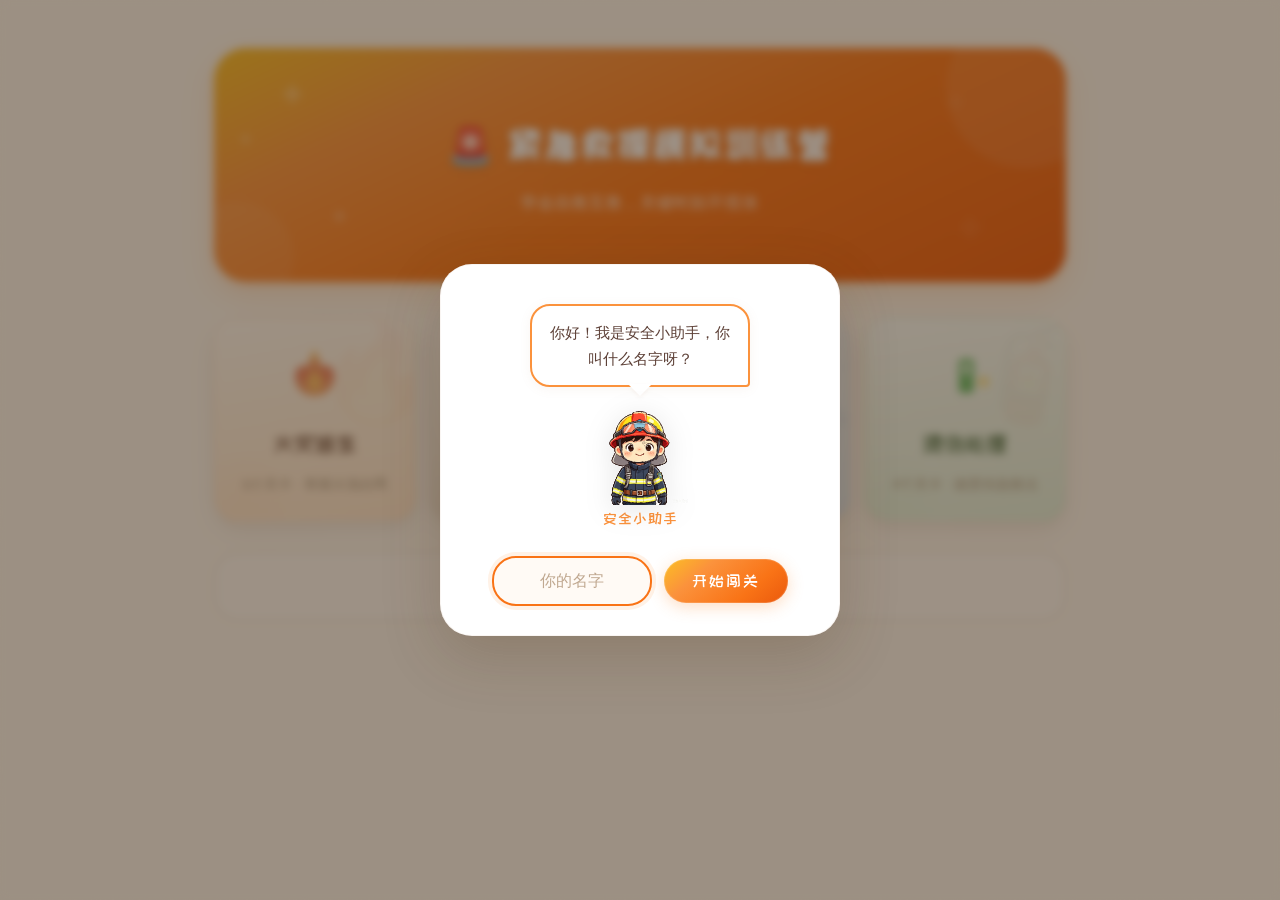
==== index.html @ c18e105b "紧急救援模拟训练营 v1.0 - 4场景18关卡" ====
<!DOCTYPE html>
<html lang="zh-CN">
<head>
  <meta charset="UTF-8">
  <meta name="viewport" content="width=device-width, initial-scale=1.0">
  <title>紧急救援模拟训练营</title>
  <link rel="stylesheet" href="css/style.css?v=19">
</head>
<body>
  <div class="name-modal-overlay" id="confirmModal" style="display:none">
    <div class="name-modal-card">
      <div class="modal-assistant">
        <div class="modal-assistant-speech" id="confirmMsg">确定要这样做吗？</div>
        <div class="assistant-body">
          <img class="assistant-img" src="安全小助手卡通形象生成 -摇头.svg" alt="安全小助手" style="width:100px;height:100px;">
        </div>
        <div class="assistant-name">安全小助手</div>
      </div>
      <div class="name-modal-row">
        <button class="btn btn-secondary" id="confirmCancelBtn">再想想</button>
        <button class="btn btn-primary" id="confirmOkBtn">确定重来</button>
      </div>
    </div>
  </div>

  <div class="name-modal-overlay" id="nameModal">
    <div class="name-modal-card">
      <div class="modal-assistant">
        <div class="modal-assistant-speech">你好！我是安全小助手，你叫什么名字呀？</div>
        <div class="assistant-body">
        <img class="assistant-img" src="安全小助手卡通形象生成 -微笑.svg" alt="安全小助手" style="width:100px;height:100px;">
        </div>
        <div class="assistant-name">安全小助手</div>
      </div>
      <div class="name-modal-row">
        <input type="text" id="nameInput" placeholder="你的名字" maxlength="10" autocomplete="off">
        <button class="btn btn-primary" id="nameConfirmBtn">开始闯关</button>
      </div>
    </div>
  </div>

  <div class="home-container">
    <header class="home-header">
      <div class="header-stars">
        <span>✦</span><span>✧</span><span>✦</span><span>✧</span><span>✦</span>
      </div>
      <h1>🚨 紧急救援模拟训练营</h1>
      <p class="subtitle">学会自救互救，关键时刻不慌张</p>
    </header>

    <div class="progress-summary" id="progressSummary">
      <span class="progress-text">🎮 已通关 <strong id="completedCount">0</strong>/4</span>
      <span class="progress-stars" id="totalStars"></span>
    </div>

    <div class="scene-grid" id="sceneGrid">
      <!-- JS动态渲染 -->
    </div>

    <div class="coming-soon">🎉 全部场景已解锁！快来挑战吧～</div>
  </div>

  <script src="js/scenarios.js?v=19"></script>
  <script src="js/assistant.js?v=19"></script>
  <script src="js/app.js?v=19"></script>
</body>
</html>
---- css/style.css ----
/* ===== 紧急救援模拟训练营 — 绘本探险记 ===== */
@import url('https://fonts.googleapis.com/css2?family=ZCOOL+KuaiLe&display=swap');

/* ===== CSS变量 ===== */
:root {
  --amber: #f59e0b;
  --honey: #fbbf24;
  --peach: #fb923c;
  --coral: #f97316;
  --rose: #f43f5e;
  --bark: #5c3d2e;
  --chocolate: #6b4226;
  --cream: #fffbf0;
  --paper: #fffef8;
  --wheat: #fef3c7;
  --golden: #fde68a;

  --primary: #fb923c;
  --primary-dark: #f97316;
  --primary-light: #fff7ed;
  --bg: #fefaf3;
  --card-bg: #ffffff;
  --text: #4a3728;
  --text-light: #7a6858;
  --text-lighter: #a89880;
  --success: #86d46b;
  --danger: #f4a0a0;
  --warning: #ffb74d;
  --info: #60a5fa;

  --shadow-xs: 0 1px 4px rgba(107,66,38,0.04);
  --shadow-sm: 0 2px 8px rgba(107,66,38,0.06);
  --shadow: 0 4px 20px rgba(107,66,38,0.08);
  --shadow-lg: 0 8px 32px rgba(107,66,38,0.12);
  --shadow-xl: 0 16px 48px rgba(107,66,38,0.16);
  --shadow-card: 0 2px 4px rgba(107,66,38,0.03), 0 6px 16px rgba(107,66,38,0.06), 0 12px 32px rgba(107,66,38,0.05);

  --radius: 24px;
  --radius-sm: 16px;
  --radius-xs: 12px;
  --font-display: 'ZCOOL KuaiLe', 'PingFang SC', 'Microsoft YaHei', sans-serif;
  --font-body: 'PingFang SC', 'Microsoft YaHei', -apple-system, sans-serif;
  --font-xl: 28px;
  --font-lg: 20px;
  --font-md: 16px;
  --font-sm: 14px;
}

/* ===== 全局重置 ===== */
* { margin: 0; padding: 0; box-sizing: border-box; }

body {
  font-family: var(--font-body);
  background: var(--bg);
  color: var(--text);
  line-height: 1.8;
  min-height: 100vh;
  position: relative;
}

/* 确保 emoji 在老系统上也能渲染 */
.scene-emoji,
.cover-icon,
.option-icon,
.result-badge,
.progress-stars,
.badge-tag,
.home-header h1,
.coming-soon {
  font-family: "Apple Color Emoji", "Segoe UI Emoji", "Noto Color Emoji", var(--font-display);
}

/* 纸纹纹理 */
body::before {
  content: '';
  position: fixed;
  inset: 0;
  pointer-events: none;
  z-index: 0;
  opacity: 0.028;
  background-image: url("data:image/svg+xml,%3Csvg viewBox='0 0 256 256' xmlns='http://www.w3.org/2000/svg'%3E%3Cfilter id='n'%3E%3CfeTurbulence type='fractalNoise' baseFrequency='0.75' numOctaves='4' stitchTiles='stitch'/%3E%3C/filter%3E%3Crect width='100%25' height='100%25' filter='url(%23n)'/%3E%3C/svg%3E");
  background-repeat: repeat;
  background-size: 256px 256px;
}

/* 页面容器需要相对定位以显示在纹理上方 */
.home-container,
.scene-container,
.name-modal-overlay {
  position: relative;
  z-index: 1;
}

a { text-decoration: none; color: inherit; }

/* ===== 首页大厅 ===== */
.home-container {
  max-width: 900px;
  margin: 0 auto;
  padding: 48px 24px 64px;
}

/* ===== 头部横幅 ===== */
.home-header {
  text-align: center;
  padding: 64px 32px;
  background: linear-gradient(155deg, #fbbf24 0%, #fb923c 25%, #f97316 55%, #ea580c 100%);
  border-radius: 32px;
  color: white;
  margin-bottom: 36px;
  box-shadow:
    0 4px 8px rgba(251,146,60,0.15),
    0 12px 32px rgba(251,146,60,0.2),
    0 0 0 1px rgba(255,255,255,0.12) inset;
  position: relative;
  overflow: hidden;
}

/* 装饰光斑 */
.home-header::before {
  content: '';
  position: absolute;
  top: -40px; right: -40px;
  width: 160px; height: 160px;
  border-radius: 50%;
  background: rgba(255,255,255,0.08);
}

.home-header::after {
  content: '';
  position: absolute;
  bottom: -30px; left: -30px;
  width: 110px; height: 110px;
  border-radius: 50%;
  background: rgba(255,255,255,0.06);
}

/* 装饰星星 */
.header-stars {
  position: absolute;
  inset: 0;
  pointer-events: none;
  z-index: 0;
}

.header-stars span {
  position: absolute;
  color: rgba(255,255,255,0.25);
  font-size: 18px;
  animation: starTwinkle 2s ease-in-out infinite;
}

.header-stars span:nth-child(1) { top: 12%; left: 8%; animation-delay: 0s; font-size: 22px; }
.header-stars span:nth-child(2) { top: 18%; right: 12%; animation-delay: 0.5s; font-size: 16px; }
.header-stars span:nth-child(3) { bottom: 22%; left: 14%; animation-delay: 1s; font-size: 14px; }
.header-stars span:nth-child(4) { bottom: 15%; right: 10%; animation-delay: 0.3s; font-size: 20px; }
.header-stars span:nth-child(5) { top: 35%; left: 3%; animation-delay: 0.8s; font-size: 12px; }

@keyframes starTwinkle {
  0%, 100% { opacity: 0.25; transform: scale(1) rotate(0deg); }
  50% { opacity: 0.55; transform: scale(1.2) rotate(15deg); }
}

.home-header h1 {
  font-family: var(--font-display);
  font-size: 36px;
  margin-bottom: 12px;
  position: relative;
  z-index: 1;
  letter-spacing: 3px;
  text-shadow: 0 2px 8px rgba(0,0,0,0.12);
}

.home-header .subtitle {
  font-size: var(--font-md);
  opacity: 0.93;
  position: relative;
  z-index: 1;
  letter-spacing: 1px;
}

/* ===== 进度总览 ===== */
.progress-summary {
  display: none;
  align-items: center;
  justify-content: center;
  gap: 16px;
  background: var(--card-bg);
  border-radius: 20px;
  padding: 20px 28px;
  margin-bottom: 28px;
  box-shadow: var(--shadow-sm);
  font-size: var(--font-md);
  flex-wrap: wrap;
  border: 1px solid rgba(180,130,90,0.08);
}

.progress-summary .progress-text {
  font-weight: 600;
  color: var(--text);
}

.progress-summary .progress-text strong {
  color: var(--coral);
  font-size: var(--font-lg);
}

.progress-stars {
  font-size: 20px;
  letter-spacing: 3px;
}

/* ===== 场景卡片网格 ===== */
.scene-grid {
  display: grid;
  grid-template-columns: repeat(4, 1fr);
  gap: 16px;
  margin-bottom: 32px;
}

.scene-card {
  display: block;
  border-radius: 24px;
  padding: 28px 12px 22px;
  text-align: center;
  box-shadow: var(--shadow-card);
  border: 1.5px solid rgba(180,130,90,0.08);
  transition: transform 0.3s cubic-bezier(0.34, 1.56, 0.64, 1), box-shadow 0.3s ease, border-color 0.3s ease;
  cursor: pointer;
  position: relative;
  overflow: hidden;
}

/* 纸叠效果 - 微旋转差异 */
.scene-card:nth-child(1) { transform: rotate(-0.5deg); }
.scene-card:nth-child(2) { transform: rotate(0.3deg); }
.scene-card:nth-child(3) { transform: rotate(-0.2deg); }
.scene-card:nth-child(4) { transform: rotate(0.4deg); }

.scene-card:hover {
  transform: translateY(-8px) rotate(0deg) !important;
  box-shadow: var(--shadow-xl);
  border-color: rgba(251,146,60,0.2);
}

/* 卡片装饰水印 */
.scene-card::before {
  content: '';
  position: absolute;
  top: -32px; right: -24px;
  font-size: 96px;
  opacity: 0.045;
  transform: rotate(10deg);
}

.scene-card::after {
  content: '';
  position: absolute;
  bottom: -24px; left: -18px;
  width: 90px; height: 90px;
  border-radius: 50%;
  opacity: 0.4;
}

/* 各场景卡片配色 */
.scene-card.card-fire {
  background: linear-gradient(170deg, #fffbf5 0%, #fff3e4 40%, #ffe8d0 100%);
  border-color: rgba(251,146,60,0.14);
}
.scene-card.card-fire::before { content: '🔥'; }
.scene-card.card-fire::after { background: radial-gradient(circle, rgba(251,146,60,0.1), transparent); }

.scene-card.card-earthquake {
  background: linear-gradient(170deg, #fffbf7 0%, #f5f0e8 40%, #ebe2d5 100%);
  border-color: rgba(141,110,99,0.14);
}
.scene-card.card-earthquake::before { content: '🏔️'; }
.scene-card.card-earthquake::after { background: radial-gradient(circle, rgba(141,110,99,0.08), transparent); }

.scene-card.card-drowning {
  background: linear-gradient(170deg, #fbfcfe 0%, #ecf5fc 40%, #dcecf8 100%);
  border-color: rgba(96,165,250,0.14);
}
.scene-card.card-drowning::before { content: '🌊'; }
.scene-card.card-drowning::after { background: radial-gradient(circle, rgba(96,165,250,0.08), transparent); }

.scene-card.card-burn {
  background: linear-gradient(170deg, #fbfefb 0%, #eff8ee 40%, #e1f1e0 100%);
  border-color: rgba(132,196,107,0.16);
}
.scene-card.card-burn::before { content: '🧯'; }
.scene-card.card-burn::after { background: radial-gradient(circle, rgba(132,196,107,0.08), transparent); }

.scene-card .card-icon-svg {
  display: block;
  margin: 0 auto 12px;
  position: relative;
  z-index: 1;
  transition: transform 0.3s ease;
}

.scene-card .card-icon-svg svg {
  width: 56px;
  height: 56px;
}

.scene-card:hover .card-icon-svg {
  transform: scale(1.08);
}

.scene-name {
  font-family: var(--font-display);
  font-size: 22px;
  font-weight: 400;
  margin-bottom: 8px;
  position: relative;
  z-index: 1;
  letter-spacing: 1px;
}

.scene-card.card-fire .scene-name { color: #5c3d2e; }
.scene-card.card-earthquake .scene-name { color: #5d4037; }
.scene-card.card-drowning .scene-name { color: #1e5170; }
.scene-card.card-burn .scene-name { color: #3a633a; }

.scene-desc {
  font-size: var(--font-sm);
  color: var(--text-lighter);
  position: relative;
  z-index: 1;
}

.coming-soon {
  text-align: center;
  padding: 20px;
  border: 2px dashed #e8ddd0;
  border-radius: var(--radius);
  color: var(--text-lighter);
  font-size: var(--font-sm);
  background: rgba(255,255,255,0.4);
}

/* ===== 场景页通用 ===== */
.scene-container {
  max-width: 600px;
  margin: 0 auto;
  padding: 24px;
  min-height: 100vh;
}

/* 场景封面 */
.scene-cover {
  text-align: center;
  padding: 52px 24px;
  border-radius: 32px;
  margin-bottom: 28px;
  color: white;
  box-shadow: var(--shadow-lg);
  position: relative;
  overflow: hidden;
}

.scene-cover::before {
  content: '';
  position: absolute;
  top: -35px; right: -35px;
  width: 150px; height: 150px;
  border-radius: 50%;
  background: rgba(255,255,255,0.06);
}

.scene-cover::after {
  content: '';
  position: absolute;
  bottom: -28px; left: -28px;
  width: 110px; height: 110px;
  border-radius: 50%;
  background: rgba(255,255,255,0.05);
}

.scene-cover .cover-icon {
  font-size: 76px;
  margin-bottom: 16px;
  display: block;
  position: relative;
  z-index: 1;
  filter: drop-shadow(0 4px 12px rgba(0,0,0,0.12));
  animation: coverFloat 3s ease-in-out infinite;
}

@keyframes coverFloat {
  0%, 100% { transform: translateY(0); }
  50% { transform: translateY(-8px); }
}

.scene-cover h2 {
  font-family: var(--font-display);
  font-size: 32px;
  margin-bottom: 16px;
  position: relative;
  z-index: 1;
  letter-spacing: 2px;
  text-shadow: 0 2px 6px rgba(0,0,0,0.1);
}

.scene-cover .cover-desc {
  font-size: var(--font-md);
  opacity: 0.95;
  line-height: 1.9;
  max-width: 460px;
  margin: 0 auto;
  position: relative;
  z-index: 1;
}

.scene-cover .cover-goal {
  font-size: var(--font-sm);
  margin-top: 16px;
  opacity: 0.85;
  position: relative;
  z-index: 1;
}

/* ===== 关卡区域 ===== */
.level-area {
  opacity: 0;
  transform: translateY(24px);
  transition: opacity 0.45s ease, transform 0.45s cubic-bezier(0.34, 1.56, 0.64, 1);
}

.level-area.active {
  opacity: 1;
  transform: translateY(0);
}

/* 场景插图区 */
.scene-illustration {
  border-radius: 24px;
  padding: 40px 24px;
  text-align: center;
  margin-bottom: 24px;
  position: relative;
  overflow: hidden;
  min-height: 210px;
  display: flex;
  flex-direction: column;
  align-items: center;
  justify-content: center;
  box-shadow: 0 6px 28px rgba(0,0,0,0.1), 0 0 0 1px rgba(0,0,0,0.03) inset;
}

.scene-illustration .scene-emoji {
  font-size: 72px;
  animation-duration: 0.6s;
  animation-iteration-count: infinite;
  animation-direction: alternate;
  animation-timing-function: ease-in-out;
  filter: drop-shadow(0 4px 12px rgba(0,0,0,0.12));
}

.scene-illustration .scene-title {
  font-family: var(--font-display);
  font-size: 28px;
  font-weight: 400;
  margin-top: 12px;
  letter-spacing: 2px;
}

.scene-illustration .scene-context {
  font-size: var(--font-md);
  margin-top: 8px;
  opacity: 0.88;
  max-width: 420px;
}

/* 问题 */
.level-question {
  font-family: var(--font-display);
  font-size: 22px;
  text-align: center;
  margin: 22px 0;
  line-height: 1.7;
  color: var(--chocolate);
  letter-spacing: 1px;
}

/* ===== 选项网格 ===== */
.options-grid {
  display: grid;
  grid-template-columns: repeat(4, 1fr);
  gap: 12px;
  margin-bottom: 20px;
}

.option-btn {
  background: var(--card-bg);
  border: 2.5px solid #ede4d5;
  border-radius: 20px;
  padding: 20px 8px;
  text-align: center;
  font-size: var(--font-md);
  font-weight: 600;
  cursor: pointer;
  transition: all 0.2s ease;
  display: flex;
  flex-direction: column;
  align-items: center;
  gap: 8px;
  box-shadow: var(--shadow-xs);
  position: relative;
}

.option-btn::after {
  content: '';
  position: absolute;
  inset: 0;
  border-radius: 18px;
  background: transparent;
  transition: background 0.2s;
  pointer-events: none;
}

.option-btn:hover {
  border-color: var(--peach);
  background: #fffaf5;
  box-shadow: var(--shadow-sm);
  transform: translateY(-2px);
}

.option-btn:active {
  transform: translateY(0) scale(0.97);
}

.option-btn .option-icon {
  font-size: 42px;
  transition: transform 0.2s ease;
}

.option-btn:hover .option-icon {
  transform: scale(1.1);
}

.option-btn.selected {
  border-color: var(--success);
  background: #f0faf2;
  box-shadow: 0 0 0 3px rgba(134,212,107,0.15);
}

.option-btn.selected::after {
  background: rgba(134,212,107,0.06);
}

.option-btn.wrong {
  border-color: var(--danger);
  background: #fef5f5;
  opacity: 0.45;
  cursor: not-allowed;
  pointer-events: none;
}

/* ===== 按钮 ===== */
.btn {
  display: inline-block;
  padding: 16px 38px;
  border: none;
  border-radius: 28px;
  font-family: var(--font-display);
  font-size: var(--font-md);
  font-weight: 400;
  cursor: pointer;
  transition: all 0.25s ease;
  letter-spacing: 2px;
  position: relative;
}

.btn-primary {
  background: linear-gradient(140deg, #fbbf24 0%, #fb923c 30%, #f97316 70%, #ea580c 100%);
  color: white;
  box-shadow:
    0 4px 16px rgba(251,146,60,0.3),
    0 0 0 1px rgba(255,255,255,0.15) inset;
}

.btn-primary:hover {
  transform: scale(1.05);
  box-shadow:
    0 6px 24px rgba(251,146,60,0.4),
    0 0 0 1px rgba(255,255,255,0.2) inset;
}

.btn-primary:active {
  transform: scale(0.97);
}

.btn-secondary {
  background: white;
  color: var(--coral);
  border: 2.5px solid var(--peach);
  box-shadow: var(--shadow-xs);
}

.btn-secondary:hover {
  background: var(--primary-light);
  border-color: var(--coral);
  box-shadow: var(--shadow-sm);
}

.btn:disabled {
  opacity: 0.45;
  cursor: not-allowed;
  pointer-events: none;
}

.btn-center {
  display: block;
  margin: 28px auto;
  text-align: center;
}

/* ===== AI对话气泡 ===== */
.ai-bubble {
  display: none;
  align-items: flex-start;
  gap: 12px;
  background: #faf7f2;
  border-radius: var(--radius-sm);
  padding: 18px;
  margin-bottom: 20px;
  border: 1px solid rgba(180,130,90,0.06);
}

.ai-bubble.show { display: flex; }

.ai-bubble .ai-avatar {
  width: 44px;
  height: 44px;
  background: linear-gradient(135deg, #fbbf24, #fb923c);
  border-radius: 50%;
  display: flex;
  align-items: center;
  justify-content: center;
  font-size: 22px;
  flex-shrink: 0;
  box-shadow: 0 2px 8px rgba(251,146,60,0.2);
}

.ai-bubble .ai-text {
  font-size: var(--font-md);
  line-height: 1.8;
}

/* ===== 通关结果页 ===== */
.result-page {
  text-align: center;
  padding: 52px 24px;
}

.result-badge {
  font-size: 96px;
  display: block;
  animation: badgePop 0.6s cubic-bezier(0.34, 1.56, 0.64, 1);
  filter: drop-shadow(0 4px 16px rgba(180,130,90,0.2));
}

@keyframes badgePop {
  0% { transform: scale(0) rotate(-15deg); opacity: 0; }
  40% { transform: scale(1.2) rotate(3deg); }
  70% { transform: scale(0.9) rotate(-1deg); }
  100% { transform: scale(1) rotate(0deg); opacity: 1; }
}

.result-badge-name {
  font-family: var(--font-display);
  font-size: var(--font-xl);
  margin: 12px 0;
  letter-spacing: 1px;
  color: var(--chocolate);
}

.result-summary {
  background: linear-gradient(170deg, #fffbf5, #fef7ed);
  border-radius: var(--radius-sm);
  padding: 28px;
  margin: 24px 0;
  text-align: left;
  line-height: 2.3;
  font-size: var(--font-md);
  border: 1.5px solid rgba(251,146,60,0.1);
  box-shadow: var(--shadow-xs);
}

.result-summary h4 {
  font-family: var(--font-display);
  font-size: var(--font-lg);
  color: var(--chocolate);
  letter-spacing: 2px;
}

.result-score {
  font-size: var(--font-lg);
  font-weight: 600;
  margin: 14px 0;
}

/* ===== 进度指示器 ===== */
.progress-bar {
  display: flex;
  gap: 10px;
  justify-content: center;
  align-items: center;
  margin-bottom: 26px;
}

.progress-dot {
  width: 16px;
  height: 16px;
  border-radius: 50%;
  background: #e8ddd0;
  transition: all 0.35s cubic-bezier(0.34, 1.56, 0.64, 1);
  position: relative;
  box-shadow: 0 1px 3px rgba(107,66,38,0.06);
}

.progress-dot.done {
  background: var(--success);
  box-shadow: 0 0 0 3px rgba(134,212,107,0.18);
  animation: dotPop 0.3s ease-out;
}

.progress-dot.current {
  background: var(--peach);
  transform: scale(1.4);
  box-shadow:
    0 0 0 4px rgba(251,146,60,0.15),
    0 2px 8px rgba(251,146,60,0.2);
}

@keyframes dotPop {
  0% { transform: scale(1); }
  50% { transform: scale(1.5); }
  100% { transform: scale(1); }
}

/* ===== 返回按钮 ===== */
.back-link {
  display: inline-flex;
  align-items: center;
  gap: 6px;
  color: var(--text-light);
  font-size: var(--font-sm);
  margin-bottom: 24px;
  transition: color 0.25s, transform 0.25s;
}

.back-link:hover {
  color: var(--coral);
  transform: translateX(-3px);
}

/* ===== 徽章标记 ===== */
.badge-tag {
  display: inline-block;
  background: linear-gradient(135deg, #fde68a, #fbbf24);
  color: #6b4226;
  padding: 3px 10px;
  border-radius: 12px;
  font-size: 11px;
  font-weight: 600;
  vertical-align: middle;
  margin-left: 6px;
  box-shadow: 0 1px 3px rgba(251,191,36,0.2);
}

/* ===== 名字输入弹窗 ===== */
.name-modal-overlay {
  position: fixed;
  inset: 0;
  background: rgba(60,40,20,0.5);
  z-index: 2000;
  display: flex;
  align-items: center;
  justify-content: center;
  animation: fadeIn 0.35s ease-out;
  backdrop-filter: blur(4px);
  -webkit-backdrop-filter: blur(4px);
}

@keyframes fadeIn {
  0% { opacity: 0; }
  100% { opacity: 1; }
}

.name-modal-card {
  background: white;
  border-radius: 32px;
  padding: 40px 28px 30px;
  text-align: center;
  max-width: 400px;
  width: 94%;
  box-shadow:
    0 20px 60px rgba(80,50,20,0.2),
    0 0 0 1px rgba(180,130,90,0.08) inset;
  animation: modalPop 0.45s cubic-bezier(0.34, 1.56, 0.64, 1);
}

@keyframes modalPop {
  0% { transform: scale(0.8); opacity: 0; }
  100% { transform: scale(1); opacity: 1; }
}

.modal-assistant {
  display: flex;
  flex-direction: column;
  align-items: center;
  margin-bottom: 24px;
}

.modal-assistant-speech {
  background: white;
  border: 2.5px solid var(--peach);
  border-radius: 20px 20px 4px 20px;
  padding: 14px 18px;
  max-width: 220px;
  font-size: 15px;
  line-height: 1.7;
  text-align: center;
  color: #5d4037;
  margin-bottom: 18px;
  position: relative;
  box-shadow: 0 2px 12px rgba(180,130,90,0.08);
  font-weight: 500;
}

.modal-assistant-speech::after {
  content: '';
  position: absolute;
  bottom: -11px;
  left: 50%;
  transform: translateX(-50%);
  width: 0; height: 0;
  border-left: 12px solid transparent;
  border-right: 12px solid transparent;
  border-top: 12px solid white;
  filter: drop-shadow(0 2px 2px rgba(180,130,90,0.08));
}

.modal-assistant .assistant-name {
  font-family: var(--font-display);
  font-size: 15px;
  color: var(--peach);
  letter-spacing: 1px;
}

.name-modal-row {
  display: flex;
  align-items: center;
  gap: 12px;
  justify-content: center;
}

#nameInput {
  width: 160px;
  padding: 14px 20px;
  border: 2.5px solid var(--peach);
  border-radius: 24px;
  font-size: 16px;
  text-align: center;
  color: #5d4037;
  background: #fffaf5;
  outline: none;
  transition: border-color 0.2s, box-shadow 0.2s;
  font-family: var(--font-body);
}

#nameInput:focus {
  border-color: var(--coral);
  box-shadow: 0 0 0 4px rgba(251,146,60,0.12);
}

#nameInput::placeholder {
  color: #c0a890;
}

#nameConfirmBtn {
  padding: 14px 28px;
  border-radius: 24px;
  font-size: 16px;
  white-space: nowrap;
}

/* ===== 浮动小助手容器 ===== */
.assistant-float {
  position: fixed;
  z-index: 1000;
  display: flex;
  flex-direction: column;
  align-items: center;
  cursor: grab;
  user-select: none;
}

.assistant-float:active { cursor: grabbing; }

.assistant-float.dragging {
  opacity: 0.92;
  filter: drop-shadow(0 8px 28px rgba(251,146,60,0.3));
}

/* 对话气泡 */
.assistant-speech {
  background: white;
  border-radius: 18px 18px 4px 18px;
  padding: 14px 16px;
  margin-bottom: 16px;
  max-width: 150px;
  box-shadow: 0 4px 20px rgba(107,66,38,0.1);
  border: 1.5px solid rgba(251,146,60,0.1);
  font-size: 13px;
  line-height: 1.7;
  opacity: 0;
  transform: translateY(8px) scale(0.92);
  transition: all 0.3s cubic-bezier(0.34, 1.56, 0.64, 1);
  position: relative;
  text-align: center;
  font-weight: 500;
}

.assistant-speech.show {
  opacity: 1;
  transform: translateY(0) scale(1);
}

.assistant-speech::after {
  content: '';
  position: absolute;
  bottom: -9px;
  left: 50%;
  transform: translateX(-50%);
  width: 0; height: 0;
  border-left: 10px solid transparent;
  border-right: 10px solid transparent;
  border-top: 10px solid white;
  filter: drop-shadow(0 1px 1px rgba(180,130,90,0.06));
}

/* ===== 小助手本体 ===== */
.assistant-body {
  position: relative;
  cursor: pointer;
  flex-shrink: 0;
  animation: assistantIdle 3.5s ease-in-out infinite;
  transition: transform 0.25s cubic-bezier(0.34, 1.56, 0.64, 1);
}

.assistant-img {
  display: block;
  width: 100px;
  height: 100px;
  object-fit: contain;
  filter: drop-shadow(0 4px 14px rgba(0,0,0,0.1));
}

.assistant-body:hover {
  animation: none;
  transform: scale(1.12);
}

@keyframes assistantIdle {
  0%, 100% { transform: translateY(0); }
  50% { transform: translateY(-8px); }
}

.assistant-body.happy {
  animation: assistantHappy 0.6s cubic-bezier(0.34, 1.56, 0.64, 1);
}

@keyframes assistantHappy {
  0% { transform: scale(1); }
  30% { transform: scale(1.18); }
  55% { transform: scale(0.9); }
  75% { transform: scale(1.06); }
  100% { transform: scale(1); }
}

.assistant-body.sad {
  animation: assistantTilt 0.5s ease-out;
}

@keyframes assistantTilt {
  0% { transform: rotate(0); }
  20% { transform: rotate(-12deg); }
  45% { transform: rotate(8deg); }
  70% { transform: rotate(-4deg); }
  100% { transform: rotate(0); }
}

/* ===== 证书按钮 ===== */
.cert-btn {
  display: inline-flex;
  align-items: center;
  gap: 8px;
  background: linear-gradient(140deg, #fde68a, #fbbf24, #f59e0b);
  color: #6b4226;
  border: none;
  padding: 14px 28px;
  border-radius: 28px;
  font-family: var(--font-display);
  font-size: var(--font-md);
  letter-spacing: 2px;
  cursor: pointer;
  transition: all 0.25s ease;
  box-shadow: 0 4px 18px rgba(245,158,11,0.25);
}

.cert-btn:hover {
  transform: scale(1.06);
  box-shadow: 0 6px 26px rgba(245,158,11,0.4);
}

.cert-btn:active {
  transform: scale(0.97);
}

.cert-btn.disabled {
  background: #e8e0d5;
  color: #b8a898;
  cursor: not-allowed;
  box-shadow: none;
  pointer-events: none;
}

/* ===== 重新开始按钮 ===== */
.reset-btn {
  display: inline-flex;
  align-items: center;
  gap: 6px;
  background: transparent;
  color: var(--text-lighter);
  border: 1.5px dashed #d8ccc0;
  padding: 12px 24px;
  border-radius: 28px;
  font-family: var(--font-display);
  font-size: var(--font-sm);
  letter-spacing: 1px;
  cursor: pointer;
  transition: all 0.25s ease;
}

.reset-btn:hover {
  color: var(--coral);
  border-color: var(--peach);
  background: rgba(251,146,60,0.04);
}

/* ===== 隐藏 ===== */
.hidden { display: none !important; }

/* ===== 响应式 ===== */
@media (max-width: 750px) {
  .scene-grid { grid-template-columns: 1fr 1fr; gap: 18px; }
  .scene-card:nth-child(n) { transform: rotate(0deg); }
  .scene-card { padding: 36px 16px 26px; }
  .scene-card .card-icon-svg svg { width: 64px; height: 64px; }
}

@media (max-width: 500px) {
  .scene-grid { grid-template-columns: 1fr; gap: 16px; }
  .options-grid { grid-template-columns: 1fr 1fr; }

  .home-header h1 { font-size: 26px; }
  .home-header { padding: 44px 20px; }
  .home-container { padding: 28px 16px 48px; }
  .scene-container { padding: 16px; }
  .scene-card { padding: 32px 16px 24px; }
  .scene-cover { padding: 36px 18px; }
  .scene-cover h2 { font-size: 24px; }
  .level-question { font-size: 18px; }
  .scene-illustration .scene-title { font-size: 22px; }
  .scene-card .card-icon-svg svg { width: 64px; height: 64px; }

  .assistant-speech { max-width: 180px; font-size: 12px; }
  .assistant-img { width: 80px; height: 80px; }

  .name-modal-row { flex-direction: column; }
  .name-modal-card { padding: 28px 20px 24px; }
  .progress-summary { padding: 14px 20px; font-size: var(--font-sm); }
}
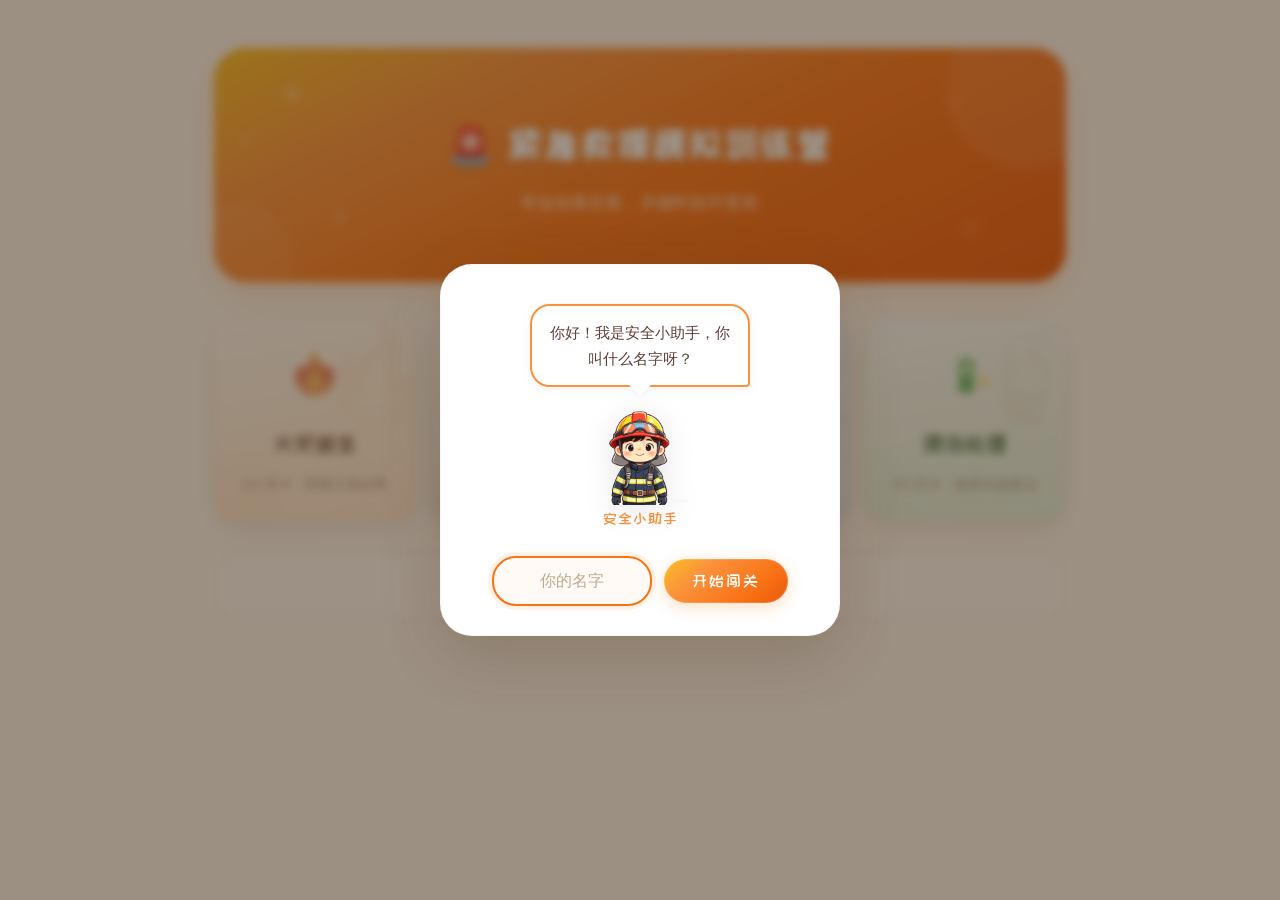
==== commit c039e9b7: "fix: 将小助手图片从SVG(5MB→1.1MB)转为PNG(23KB)，大幅减少加载时间 - 使用SVGO压缩SVG从5MB到1.1MB，再用sharp渲染为300px PNG仅23KB - 所有" ====
--- a/index.html
+++ b/index.html
@@ -4,7 +4,7 @@
   <meta charset="UTF-8">
   <meta name="viewport" content="width=device-width, initial-scale=1.0">
   <title>紧急救援模拟训练营</title>
-  <link rel="stylesheet" href="css/style.css?v=19">
+  <link rel="stylesheet" href="css/style.css?v=20">
 </head>
 <body>
   <div class="name-modal-overlay" id="confirmModal" style="display:none">
@@ -12,7 +12,7 @@
       <div class="modal-assistant">
         <div class="modal-assistant-speech" id="confirmMsg">确定要这样做吗？</div>
         <div class="assistant-body">
-          <img class="assistant-img" src="安全小助手卡通形象生成 -摇头.svg" alt="安全小助手" style="width:100px;height:100px;">
+          <img class="assistant-img" src="安全小助手卡通形象生成 -摇头.png" alt="安全小助手" style="width:100px;height:100px;">
         </div>
         <div class="assistant-name">安全小助手</div>
       </div>
@@ -28,7 +28,7 @@
       <div class="modal-assistant">
         <div class="modal-assistant-speech">你好！我是安全小助手，你叫什么名字呀？</div>
         <div class="assistant-body">
-        <img class="assistant-img" src="安全小助手卡通形象生成 -微笑.svg" alt="安全小助手" style="width:100px;height:100px;">
+        <img class="assistant-img" src="安全小助手卡通形象生成 -微笑.png" alt="安全小助手" style="width:100px;height:100px;">
         </div>
         <div class="assistant-name">安全小助手</div>
       </div>
@@ -60,8 +60,8 @@
     <div class="coming-soon">🎉 全部场景已解锁！快来挑战吧～</div>
   </div>
 
-  <script src="js/scenarios.js?v=19"></script>
-  <script src="js/assistant.js?v=19"></script>
-  <script src="js/app.js?v=19"></script>
+  <script src="js/scenarios.js?v=20"></script>
+  <script src="js/assistant.js?v=20"></script>
+  <script src="js/app.js?v=20"></script>
 </body>
 </html>
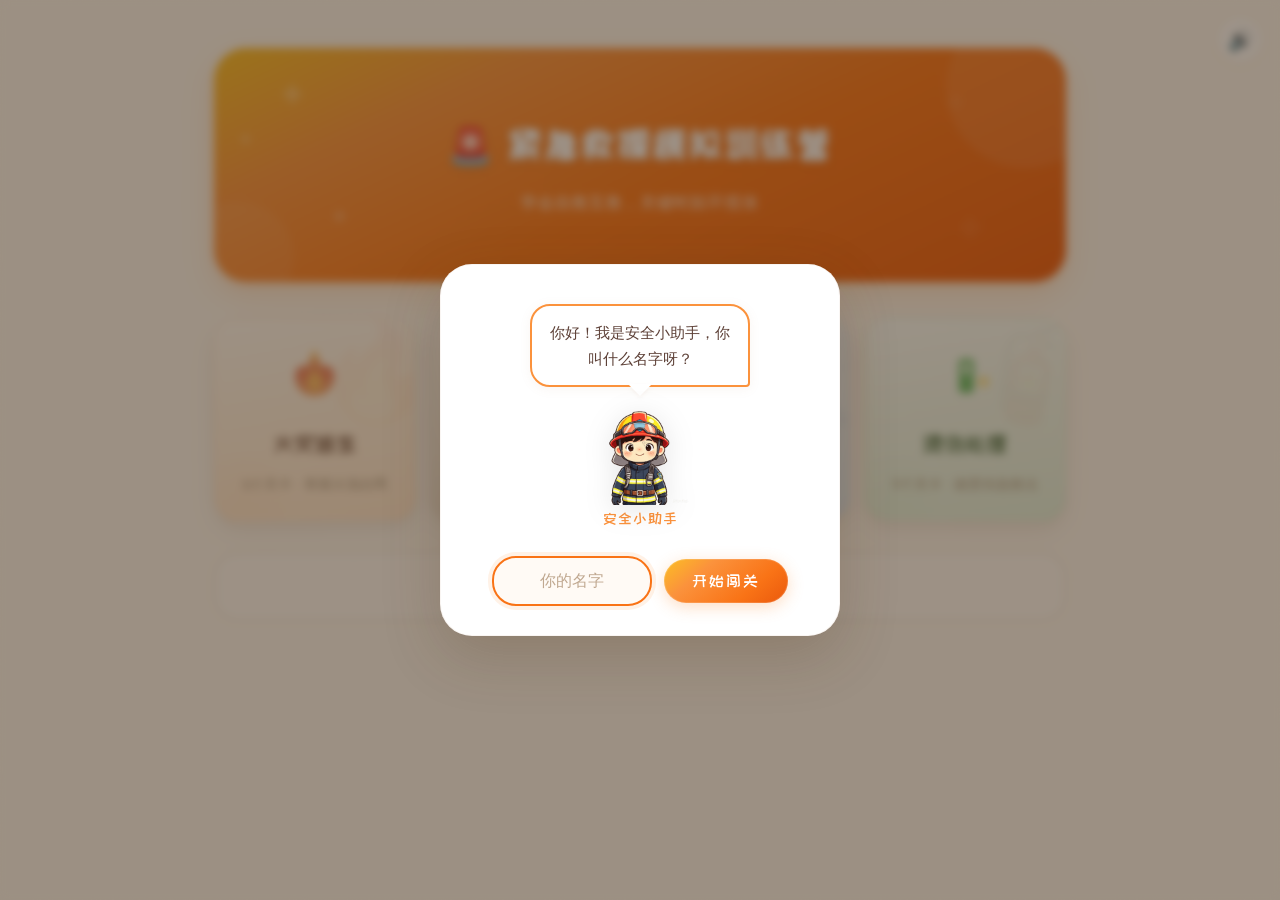
==== commit c9e0f507: "feat: 提升学习体验 — 反馈卡片重构、音效系统、知识回顾、错误后果可视化 - 答题反馈从浮动小气泡改为页面内固定反馈卡片（答对绿/答错橙） - 新增 Web Audio 音效系统（答对/答错/通" ====
--- a/index.html
+++ b/index.html
@@ -4,7 +4,7 @@
   <meta charset="UTF-8">
   <meta name="viewport" content="width=device-width, initial-scale=1.0">
   <title>紧急救援模拟训练营</title>
-  <link rel="stylesheet" href="css/style.css?v=20">
+  <link rel="stylesheet" href="css/style.css?v=21">
 </head>
 <body>
   <div class="name-modal-overlay" id="confirmModal" style="display:none">
@@ -60,8 +60,9 @@
     <div class="coming-soon">🎉 全部场景已解锁！快来挑战吧～</div>
   </div>
 
-  <script src="js/scenarios.js?v=20"></script>
-  <script src="js/assistant.js?v=20"></script>
-  <script src="js/app.js?v=20"></script>
+  <script src="js/sound.js?v=21"></script>
+  <script src="js/scenarios.js?v=21"></script>
+  <script src="js/assistant.js?v=21"></script>
+  <script src="js/app.js?v=21"></script>
 </body>
 </html>
--- a/css/style.css
+++ b/css/style.css
@@ -436,12 +436,12 @@
 /* 场景插图区 */
 .scene-illustration {
   border-radius: 24px;
-  padding: 40px 24px;
+  padding: 24px 20px;
   text-align: center;
-  margin-bottom: 24px;
+  margin-bottom: 16px;
   position: relative;
   overflow: hidden;
-  min-height: 210px;
+  min-height: 150px;
   display: flex;
   flex-direction: column;
   align-items: center;
@@ -450,7 +450,7 @@
 }
 
 .scene-illustration .scene-emoji {
-  font-size: 72px;
+  font-size: 52px;
   animation-duration: 0.6s;
   animation-iteration-count: infinite;
   animation-direction: alternate;
@@ -460,15 +460,15 @@
 
 .scene-illustration .scene-title {
   font-family: var(--font-display);
-  font-size: 28px;
+  font-size: 24px;
   font-weight: 400;
-  margin-top: 12px;
+  margin-top: 8px;
   letter-spacing: 2px;
 }
 
 .scene-illustration .scene-context {
   font-size: var(--font-md);
-  margin-top: 8px;
+  margin-top: 6px;
   opacity: 0.88;
   max-width: 420px;
 }
@@ -476,9 +476,9 @@
 /* 问题 */
 .level-question {
   font-family: var(--font-display);
-  font-size: 22px;
+  font-size: 20px;
   text-align: center;
-  margin: 22px 0;
+  margin: 14px 0;
   line-height: 1.7;
   color: var(--chocolate);
   letter-spacing: 1px;
@@ -496,7 +496,7 @@
   background: var(--card-bg);
   border: 2.5px solid #ede4d5;
   border-radius: 20px;
-  padding: 20px 8px;
+  padding: 14px 8px;
   text-align: center;
   font-size: var(--font-md);
   font-weight: 600;
@@ -532,7 +532,7 @@
 }
 
 .option-btn .option-icon {
-  font-size: 42px;
+  font-size: 34px;
   transition: transform 0.2s ease;
 }
 
@@ -613,7 +613,7 @@
 
 .btn-center {
   display: block;
-  margin: 28px auto;
+  margin: 16px auto;
   text-align: center;
 }
 
@@ -652,7 +652,23 @@
 /* ===== 通关结果页 ===== */
 .result-page {
   text-align: center;
-  padding: 52px 24px;
+  padding: 40px 24px 20px;
+}
+
+/* 总结页底部按钮：粘性固定在视口底部，滚动查看内容时始终可见 */
+.result-actions {
+  position: sticky;
+  bottom: 0;
+  display: flex;
+  gap: 12px;
+  justify-content: center;
+  flex-wrap: wrap;
+  padding: 16px 0;
+  margin-top: 20px;
+  background: linear-gradient(to top, rgba(255,255,255,0.97) 60%, rgba(255,255,255,0.7) 85%, rgba(255,255,255,0));
+  backdrop-filter: blur(8px);
+  -webkit-backdrop-filter: blur(8px);
+  z-index: 10;
 }
 
 .result-badge {
@@ -1052,6 +1068,349 @@
   background: rgba(251,146,60,0.04);
 }
 
+/* ===== 拖拽排序 ===== */
+.sort-list {
+  display: flex;
+  flex-direction: column;
+  gap: 10px;
+  margin-bottom: 20px;
+  max-width: 360px;
+  margin-left: auto;
+  margin-right: auto;
+}
+
+.sort-item {
+  display: flex;
+  align-items: center;
+  gap: 12px;
+  background: var(--card-bg);
+  border: 2.5px solid #ede4d5;
+  border-radius: 16px;
+  padding: 14px 16px;
+  cursor: grab;
+  user-select: none;
+  transition: all 0.2s ease;
+  box-shadow: var(--shadow-xs);
+}
+
+.sort-item:hover {
+  border-color: var(--peach);
+  background: #fffaf5;
+}
+
+.sort-item:active { cursor: grabbing; }
+
+.sort-item.dragging {
+  opacity: 0.4;
+  border-style: dashed;
+}
+
+.sort-item.drag-over {
+  border-color: var(--peach);
+  background: var(--primary-light);
+  box-shadow: 0 0 0 3px rgba(251,146,60,0.12);
+  transform: scale(1.02);
+}
+
+.sort-handle {
+  font-size: 20px;
+  color: var(--text-lighter);
+  flex-shrink: 0;
+}
+
+.sort-num {
+  width: 28px;
+  height: 28px;
+  border-radius: 50%;
+  background: var(--primary-light);
+  color: var(--coral);
+  font-weight: 700;
+  font-size: 14px;
+  display: flex;
+  align-items: center;
+  justify-content: center;
+  flex-shrink: 0;
+  transition: all 0.3s ease;
+}
+
+.sort-item.sorted {
+  border-color: var(--success);
+  background: #f0faf2;
+}
+.sort-item.sorted .sort-num {
+  background: #e8f5e9;
+  color: #2e7d32;
+}
+.sort-item.wrong-pos {
+  border-color: var(--danger);
+  background: #fef5f5;
+}
+.sort-item.wrong-pos .sort-num {
+  background: #ffebee;
+  color: #c62828;
+}
+
+.sort-icon {
+  font-size: 28px;
+  flex-shrink: 0;
+}
+
+.sort-label {
+  font-size: var(--font-md);
+  font-weight: 600;
+  color: var(--text);
+}
+
+.sort-confirm {
+  display: block;
+  margin: 0 auto 20px;
+}
+
+/* ===== 反馈卡片 ===== */
+.feedback-card {
+  display: none;
+  border-radius: 20px;
+  padding: 14px 18px;
+  margin-bottom: 12px;
+  opacity: 0;
+  transform: translateY(12px);
+  transition: opacity 0.35s ease, transform 0.35s cubic-bezier(0.34, 1.56, 0.64, 1);
+}
+
+.feedback-card.show {
+  display: block;
+  opacity: 1;
+  transform: translateY(0);
+}
+
+.feedback-correct {
+  background: linear-gradient(170deg, #f0faf2, #e8f5e9);
+  border: 2.5px solid var(--success);
+  box-shadow: 0 0 0 4px rgba(134,212,107,0.08);
+}
+
+.feedback-wrong {
+  background: linear-gradient(170deg, #fff8f0, #fff3e0);
+  border: 2.5px solid var(--warning);
+  box-shadow: 0 0 0 4px rgba(255,183,77,0.08);
+}
+
+.feedback-header {
+  display: flex;
+  align-items: center;
+  gap: 8px;
+  margin-bottom: 10px;
+}
+
+.feedback-emoji { font-size: 22px; }
+
+.feedback-status {
+  font-family: var(--font-display);
+  font-size: 18px;
+  letter-spacing: 1px;
+}
+
+.feedback-correct .feedback-status { color: #2e7d32; }
+.feedback-wrong .feedback-status { color: #e65100; }
+
+.feedback-text {
+  font-size: 14px;
+  line-height: 1.75;
+  color: var(--text);
+}
+
+.feedback-text strong { color: var(--coral); }
+
+/* ===== 错误后果可视化 ===== */
+.danger-overlay {
+  position: absolute;
+  inset: 0;
+  z-index: 5;
+  display: flex;
+  align-items: center;
+  justify-content: center;
+  pointer-events: none;
+  background: radial-gradient(circle, rgba(244,63,94,0.28), transparent 70%);
+  animation: dangerFlash 0.4s ease-in-out infinite alternate;
+}
+
+.danger-burst {
+  font-size: 56px;
+  animation: dangerBurst 0.5s cubic-bezier(0.34, 1.56, 0.64, 1);
+}
+
+@keyframes dangerFlash {
+  0% { opacity: 0.5; }
+  100% { opacity: 0.9; }
+}
+
+@keyframes dangerBurst {
+  0% { transform: scale(0); opacity: 0; }
+  60% { transform: scale(1.3); opacity: 1; }
+  100% { transform: scale(1); opacity: 1; }
+}
+
+@keyframes dangerShake {
+  0%, 100% { transform: translateX(0); }
+  20% { transform: translateX(-8px); }
+  40% { transform: translateX(8px); }
+  60% { transform: translateX(-5px); }
+  80% { transform: translateX(5px); }
+}
+
+.scene-danger-shake {
+  animation: dangerShake 0.4s ease-in-out !important;
+}
+
+/* ===== 音效开关 ===== */
+.sound-toggle {
+  position: fixed;
+  top: 18px;
+  right: 18px;
+  z-index: 1500;
+  width: 44px;
+  height: 44px;
+  border-radius: 50%;
+  border: none;
+  background: white;
+  box-shadow: var(--shadow-sm);
+  font-size: 20px;
+  cursor: pointer;
+  transition: transform 0.2s ease, box-shadow 0.2s ease;
+  display: flex;
+  align-items: center;
+  justify-content: center;
+}
+
+.sound-toggle:hover {
+  transform: scale(1.1);
+  box-shadow: var(--shadow);
+}
+
+.sound-toggle:active {
+  transform: scale(0.95);
+}
+
+/* ===== 知识回顾按钮 ===== */
+.handbook-btn {
+  display: inline-flex;
+  align-items: center;
+  gap: 6px;
+  background: linear-gradient(140deg, #e3f2fd, #bbdefb);
+  color: #1565c0;
+  border: 1.5px solid rgba(96,165,250,0.3);
+  padding: 12px 24px;
+  border-radius: 28px;
+  font-family: var(--font-display);
+  font-size: var(--font-sm);
+  letter-spacing: 1px;
+  cursor: pointer;
+  transition: all 0.25s ease;
+}
+
+.handbook-btn:hover {
+  transform: scale(1.05);
+  box-shadow: 0 4px 16px rgba(96,165,250,0.2);
+}
+
+/* ===== 知识回顾模态框 ===== */
+.handbook-modal-card {
+  background: white;
+  border-radius: 32px;
+  padding: 32px 28px 28px;
+  max-width: 560px;
+  width: 94%;
+  max-height: 80vh;
+  overflow-y: auto;
+  box-shadow: 0 20px 60px rgba(80,50,20,0.2);
+  animation: modalPop 0.45s cubic-bezier(0.34, 1.56, 0.64, 1);
+}
+
+.handbook-modal-header {
+  display: flex;
+  align-items: center;
+  justify-content: space-between;
+  margin-bottom: 6px;
+}
+
+.handbook-modal-header h3 {
+  font-family: var(--font-display);
+  font-size: 24px;
+  color: var(--chocolate);
+  letter-spacing: 2px;
+}
+
+.handbook-close {
+  background: none;
+  border: none;
+  font-size: 22px;
+  color: var(--text-lighter);
+  cursor: pointer;
+  transition: color 0.2s;
+  padding: 4px 8px;
+}
+
+.handbook-close:hover { color: var(--coral); }
+
+.handbook-tip {
+  font-size: 13px;
+  color: var(--text-lighter);
+  margin-bottom: 18px;
+  text-align: center;
+}
+
+.handbook-content {
+  display: flex;
+  flex-direction: column;
+  gap: 16px;
+}
+
+.handbook-card {
+  border-radius: 20px;
+  padding: 20px;
+  border: 1.5px solid rgba(180,130,90,0.08);
+  box-shadow: var(--shadow-xs);
+}
+
+.handbook-card-header {
+  display: flex;
+  align-items: center;
+  gap: 12px;
+  margin-bottom: 14px;
+}
+
+.handbook-icon { font-size: 32px; }
+
+.handbook-card-header h4 {
+  font-family: var(--font-display);
+  font-size: 18px;
+  color: var(--chocolate);
+  margin-bottom: 2px;
+}
+
+.handbook-badge {
+  font-size: 12px;
+  color: var(--text-lighter);
+}
+
+.handbook-summary {
+  line-height: 2;
+  font-size: 14px;
+}
+
+.handbook-item {
+  padding: 6px 0;
+  border-bottom: 1px dashed rgba(180,130,90,0.08);
+}
+
+.handbook-item:last-child { border-bottom: none; }
+.handbook-item strong { color: var(--coral); }
+
+.handbook-fire { background: linear-gradient(170deg, #fffbf5, #fff3e4); }
+.handbook-earthquake { background: linear-gradient(170deg, #fffbf7, #f5f0e8); }
+.handbook-drowning { background: linear-gradient(170deg, #fbfcfe, #ecf5fc); }
+.handbook-burn { background: linear-gradient(170deg, #fbfefb, #eff8ee); }
+
 /* ===== 隐藏 ===== */
 .hidden { display: none !important; }
 
@@ -1084,4 +1443,9 @@
   .name-modal-row { flex-direction: column; }
   .name-modal-card { padding: 28px 20px 24px; }
   .progress-summary { padding: 14px 20px; font-size: var(--font-sm); }
-}
+
+  .feedback-card { padding: 16px 18px; }
+  .feedback-text { font-size: 14px; }
+  .sound-toggle { width: 38px; height: 38px; font-size: 17px; top: 12px; right: 12px; }
+  .handbook-modal-card { padding: 24px 18px 20px; }
+}
